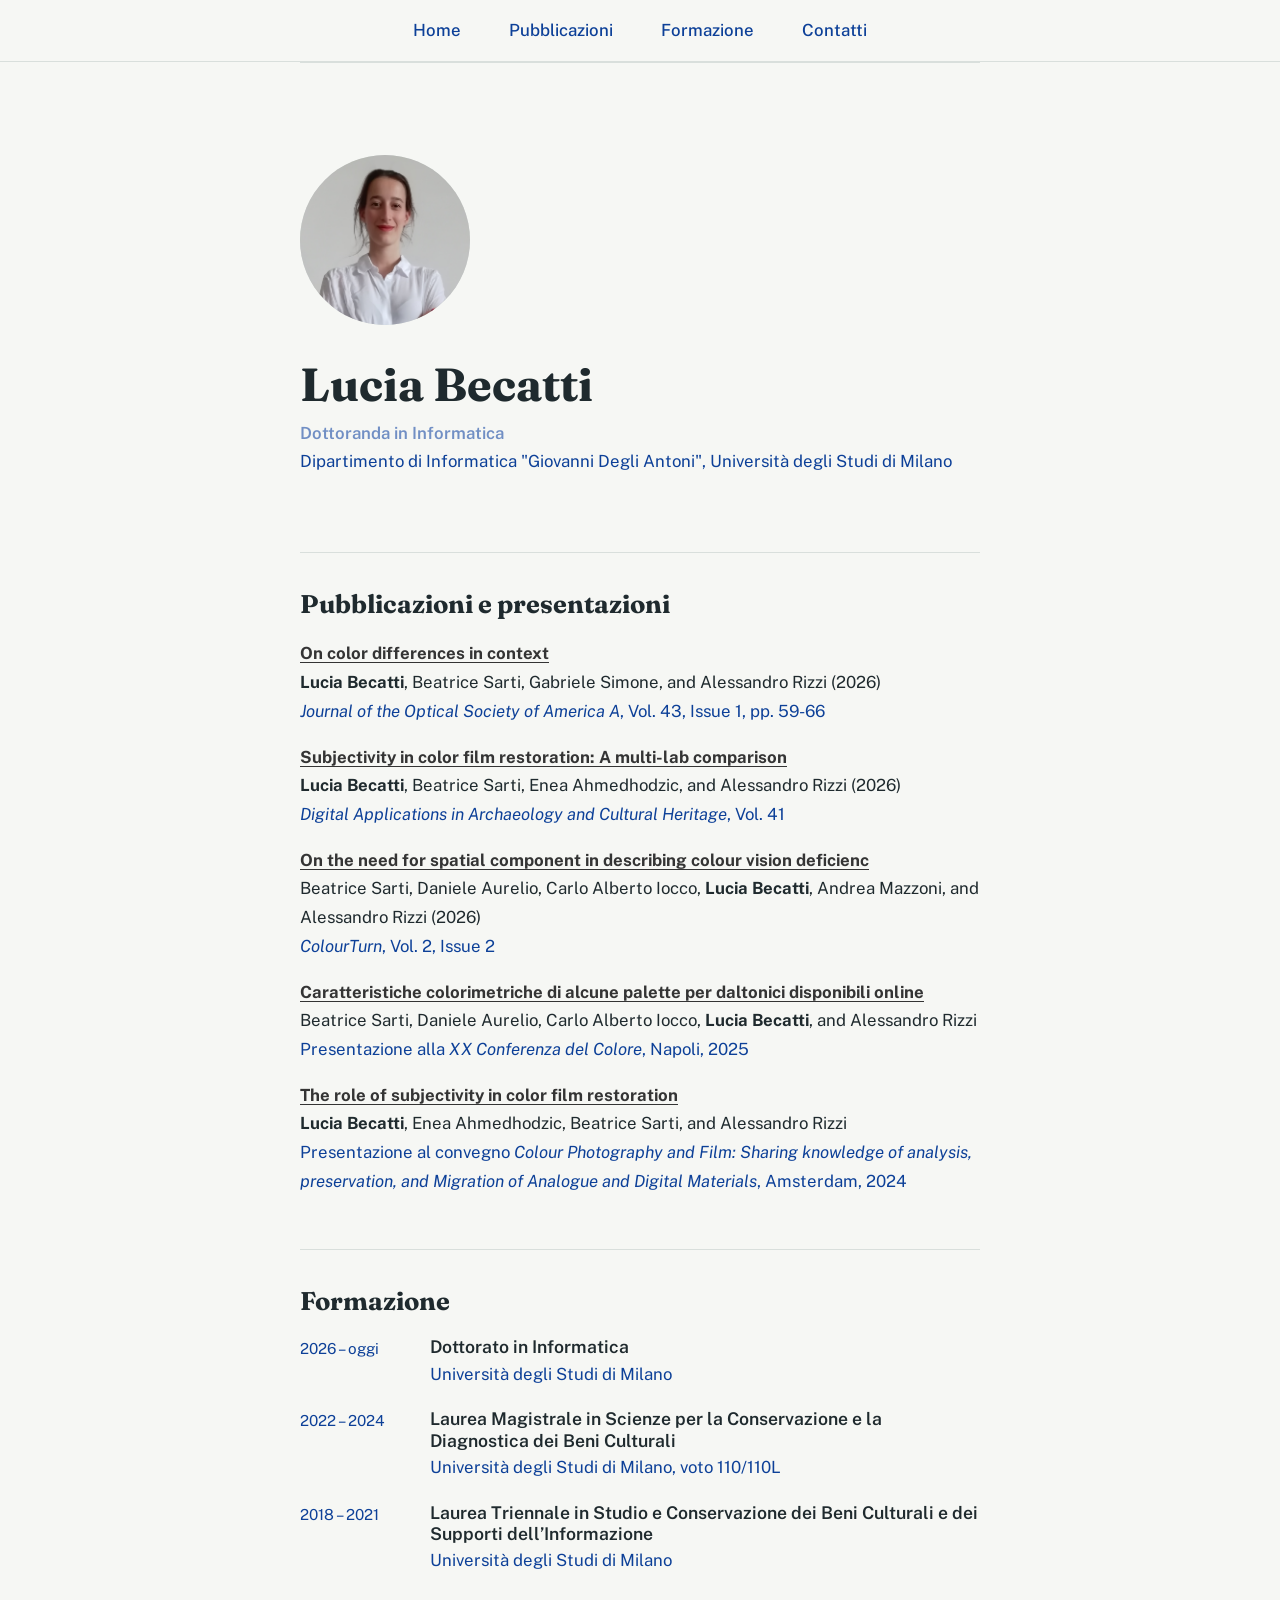
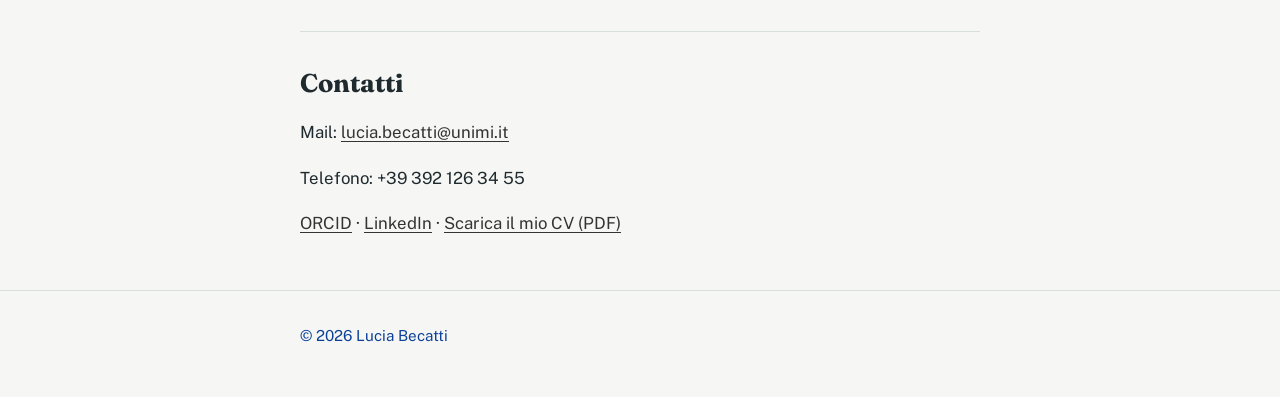
==== index.html @ 1530e39f "First Upload Base del sito, con l'essenziale" ====
<!DOCTYPE html>
<html lang="it">
<head>
<meta charset="UTF-8">
<meta name="viewport" content="width=device-width, initial-scale=1">
<title>Lucia Becatti</title>
<meta name="description" content="Sito personale di Nome Cognome, dottoranda in [Disciplina] presso [Università].">

<!-- Font da Google Fonts: puoi cambiarli scegliendone altri su fonts.google.com -->
<link rel="preconnect" href="https://fonts.googleapis.com">
<link href="https://fonts.googleapis.com/css2?family=Fraunces:opsz,wght@9..144,500;9..144,700&family=Public+Sans:wght@400;500;600&display=swap" rel="stylesheet">


<link rel="stylesheet" type="text/css" href="./style.css">  

</head>

<body>

<!-- =====================================================
     MENU: i link puntano alle sezioni tramite il loro id.
     Se elimini una sezione, elimina anche il suo link qui.
     ===================================================== -->
<header>
  <div class="contenitore">
    <nav>      
      <a href="#home">Home</a>
<!--       <a href="#chi-sono">Chi sono</a>
      <a href="#ricerca">Ricerca</a> -->
      <a href="#pubblicazioni">Pubblicazioni</a>
      <a href="#formazione">Formazione</a>
      <a href="#contatti">Contatti</a>
    </nav>
  </div>
</header>

<main class="contenitore">

  <!-- PRESENTAZIONE -->
  <section id="home">
    <div class="intro" id="chi-sono">
      <img src="photo.png" alt="Foto di Lucia Becatti">
      <div>
        <h1>Lucia Becatti</h1>
        <p class="ruolo">Dottoranda in Informatica</p>
        <p class="affiliazione">Dipartimento di Informatica "Giovanni Degli Antoni", Università degli Studi di Milano</p>
      </div>
    </div>
  </section>

<!--   <section>
    <h2>Chi sono</h2>
    <p>Sono dottoranda del XLII ciclo in informatica presso l'Università degli Studi
      di Milano, sotto la supervisione del Prof. Alessandro Rizzi nel laboratorio MIPS.
      Mi occupo di colorimetria, con un interesse particolare sul daltonismo.</p>
    <p>Prima del dottorato ho studiato diagnostica dei beni culturali, sempre a Milano.</p>
  </section> -->

  <!-- RICERCA -->
<!--   <section id="ricerca">
    <h2>Ricerca</h2>
    <p>Il mio progetto di dottorato, intitolato <em>"[Titolo della tesi]"</em>, indaga [domanda di ricerca in due frasi semplici,
      comprensibili anche a chi non è del settore].</p> -->
    <!-- Aggiungi o togli <li> a piacere -->
<!--     <ul class="tag-lista">
      <li>Colore</li>
      <li>Daltonismo</li>
      <li>Parola chiave 3</li>
    </ul>
  </section> -->

  <!-- PUBBLICAZIONI: copia un blocco <li>...</li> per ogni lavoro -->
  <section id="pubblicazioni">
    <h2>Pubblicazioni e presentazioni</h2>
    <ul class="pubblicazioni">
      <li>
        <a href="https://doi.org/10.1364/JOSAA.580640"><strong>On color differences in context</strong></a><br>
        <span class="mіо-nome">Lucia Becatti</span>, Beatrice Sarti, Gabriele Simone, and Alessandro Rizzi (2026)<br>
        <span class="rivista"><em>Journal of the Optical Society of America A</em>, Vol. 43, Issue 1, pp. 59-66</span><br>
        
      </li>
      <li>
        <a href="https://doi.org/10.1016/j.daach.2026.e00538"><strong>Subjectivity in color film restoration: A multi-lab comparison</strong></a><br>
        <span class="mіо-nome">Lucia Becatti</span>, Beatrice Sarti, Enea Ahmedhodzic, and Alessandro Rizzi (2026)<br>
        <span class="rivista"><em>Digital Applications in Archaeology and Cultural Heritage</em>, Vol. 41</span><br>
      </li>
      <li>
        <a href="http://dx.doi.org/https://doi.org/10.25538/tct.v2i2.8819"><strong>On the need for spatial component in describing colour vision deficienc</strong></a><br>
        Beatrice Sarti, Daniele Aurelio, Carlo Alberto Iocco, <span class="mіо-nome">Lucia Becatti</span>, Andrea Mazzoni, and Alessandro Rizzi (2026)<br>
        <span class="rivista"><em>ColourTurn</em>, Vol. 2, Issue 2</span><br>
      </li>
      <li>
        <a href="https://doi.org/10.23738/RCASB.017"><strong>Caratteristiche colorimetriche di alcune palette per daltonici disponibili online</strong></a><br>
        Beatrice Sarti, Daniele Aurelio, Carlo Alberto Iocco, <span class="mіо-nome">Lucia Becatti</span>, and Alessandro Rizzi<br>
        <span class="rivista">Presentazione alla <em>XX Conferenza del Colore</em>, Napoli, 2025</span>
      </li>
      <li>
        <a href="https://doi.org/10.23738/RCASB.013"><strong>The role of subjectivity in color film restoration</strong></a><br>
        <span class="mіо-nome">Lucia Becatti</span>, Enea Ahmedhodzic, Beatrice Sarti, and Alessandro Rizzi<br>
        <span class="rivista">Presentazione al convegno <em>Colour Photography and Film: Sharing knowledge of analysis,
          preservation, and Migration of Analogue and Digital Materials</em>, Amsterdam, 2024</span>
      </li>
    </ul>
  </section>

  <!-- FORMAZIONE: copia un blocco <div class="voce"> per ogni tappa -->
  <section id="formazione">
    <h2>Formazione</h2>
    <div class="voce">
      <div class="data">2026 – oggi</div>
      <div><h3>Dottorato in Informatica</h3>
        <p>Università degli Studi di Milano</p></div>
    </div>
    <div class="voce">
      <div class="data">2022 – 2024</div>
      <div><h3>Laurea Magistrale in Scienze per la Conservazione e la Diagnostica dei Beni Culturali</h3>
        <p>Università degli Studi di Milano, voto 110/110L</p></div>
    </div>
    <div class="voce">
      <div class="data">2018 – 2021</div>
      <div><h3>Laurea Triennale in Studio e Conservazione dei Beni Culturali e dei Supporti dell’Informazione</h3>
        <p>Università degli Studi di Milano</p></div>
    </div>
  </section>

  <!-- CONTATTI -->
  <section id="contatti">
    <h2>Contatti</h2>
    <p>Mail: <a href="mailto:lucia.becatti@unimi.it">lucia.becatti@unimi.it</a></p>
    <p>Telefono: +39 392 126 34 55</p>
    <p>
      <!-- <a href="https://scholar.google.com/">Google Scholar</a> · -->
      <a href="https://orcid.org/0009-0009-1295-311X">ORCID</a> ·
      <a href="https://www.linkedin.com/in/lucia-becatti-it/">LinkedIn</a> ·
      <a href="cv.pdf">Scarica il mio CV (PDF)</a>
    </p>
  </section>

</main>

<footer>
  <div class="contenitore">© 2026 Lucia Becatti</div>
</footer>

</body>
</html>
---- style.css ----
/* =====================================================
   1. PERSONALIZZA QUI: colori, font, larghezza
   Cambia solo questi valori e tutto il sito si aggiorna
   ===================================================== */
:root {
  --sfondo: #f6f7f4;        /* colore di fondo della pagina */
  --testo: #1f2a2e;         /* colore del testo */
  --testo-secondario: #0d4098;
  --accento: #718fc4;       /* colore di link e titoli in evidenza */
  --linea: #d9dfdc;         /* colore delle linee di separazione */
  --link: #343434;
  --font-titoli: "Fraunces", Georgia, serif;
  --font-testo: "Public Sans", Arial, sans-serif;
  --larghezza: 720px;       /* larghezza della colonna di testo */
}

/* Tema scuro automatico (se il dispositivo lo usa). Puoi cancellare questo blocco se non lo vuoi */
@media (prefers-color-scheme: dark) {
  :root {
    --sfondo: #151b1d; --testo: #e8ecea; --testo-secondario: #afc8f4;
    --accento: #5478b5; --linea: #2c383b; --link: #a7a7a7;
  }
}

/* =====================================================
   2. STILE GENERALE (di solito non serve toccarlo)
   ===================================================== */
* { box-sizing: border-box; }
html { scroll-behavior: smooth; }
body {
  margin: 0; background: var(--sfondo); color: var(--testo);
  font-family: var(--font-testo); font-size: 1.05rem; line-height: 1.7;
}
.contenitore { max-width: var(--larghezza); margin: 0 auto; padding: 0 1.25rem; }
a { color: var(--link); text-underline-offset: 3px; }
a:focus-visible { outline: 3px solid var(--accento); outline-offset: 2px; }
h1, h2, h3 { font-family: var(--font-titoli); line-height: 1.2; margin: 0; }
h2 { font-size: 1.6rem; margin-bottom: 1.25rem; }
h3 { font-size: 1.1rem; font-family: var(--font-testo); font-weight: 600; }

/* Menu in alto */
header { border-bottom: 1px solid var(--linea); }
nav { display: flex; flex-wrap: wrap; gap: 0.5rem 3rem; padding: 1rem 0; font-weight: 500; justify-content: center;}
nav a { text-decoration: none; color: var(--testo-secondario); }
nav a:hover { color: var(--accento); }

/* Presentazione iniziale */
.intro { display: flex; gap: 2rem; align-items: center; padding: 3.5rem 0 2.5rem; flex-wrap: wrap; }
.intro img { width: 170px; height: 170px; object-fit: cover; border-radius: 50%; background: var(--linea); }
.intro h1 { font-size: clamp(2rem, 6vw, 2.9rem); }
.ruolo { color: var(--accento); font-weight: 600; margin: .4rem 0 0; }
.affiliazione { color: var(--testo-secondario); margin: 0; }

section { padding: 2.25rem 0; border-top: 1px solid var(--linea); }

/* Liste con date (formazione, esperienze) */
.voce { display: grid; grid-template-columns: 110px 1fr; gap: .25rem 1.25rem; margin-bottom: 1.25rem; }
.voce .data { color: var(--testo-secondario); font-size: .95rem; }
.voce p { margin: .15rem 0 0; color: var(--testo-secondario); }
@media (max-width: 560px) { .voce { grid-template-columns: 1fr; } }

/* Pubblicazioni */
.pubblicazioni { list-style: none; padding: 0; margin: 0; }
.pubblicazioni li { margin-bottom: 1.1rem; }
.pubblicazioni .rivista { color: var(--testo-secondario); }
.mіо-nome {font-weight: bold; ;}

/* Etichette per gli interessi di ricerca */
.tag-lista { display: flex; flex-wrap: wrap; gap: .5rem; padding: 0; list-style: none; margin: 1rem 0 0; }
.tag-lista li { border: 1px solid var(--accento); color: var(--accento); border-radius: 999px; padding: .1rem .8rem; font-size: .95rem; }

footer { padding: 2rem 0 3rem; border-top: 1px solid var(--linea); color: var(--testo-secondario); font-size: .95rem; }
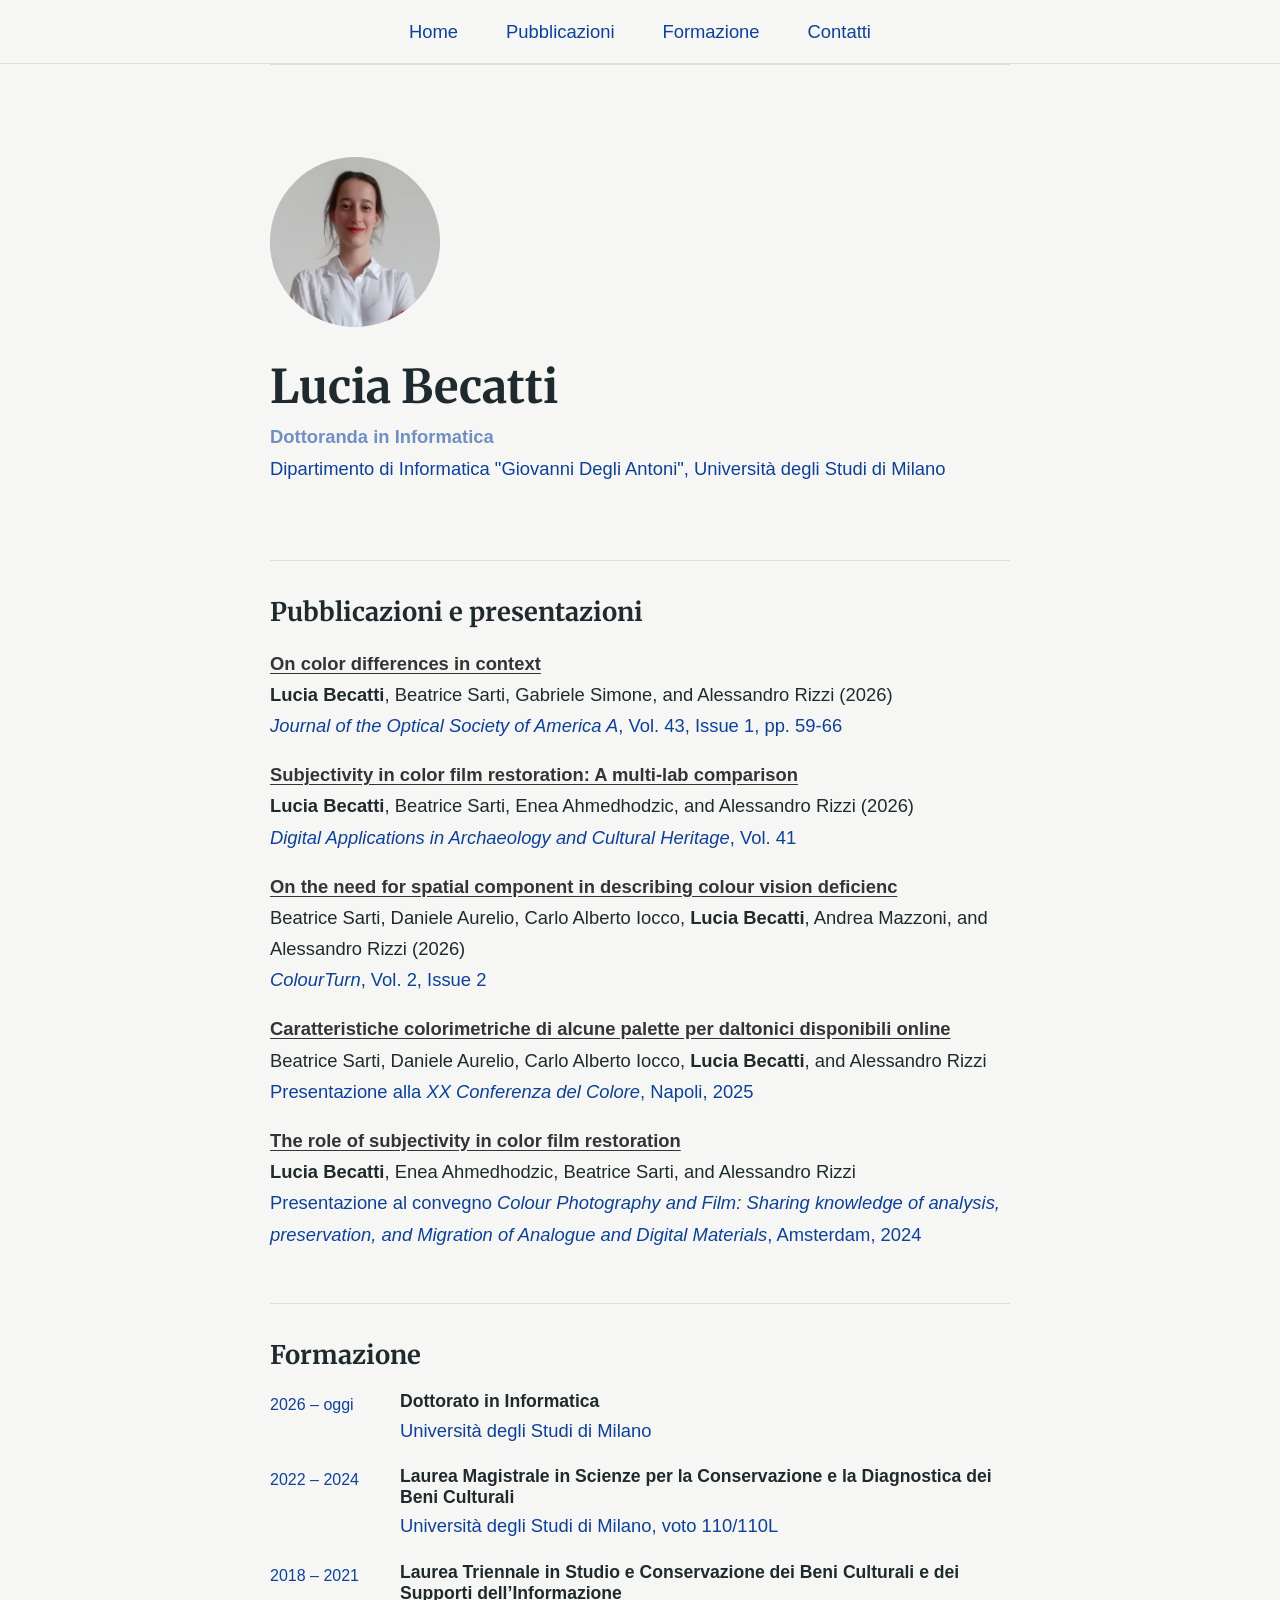
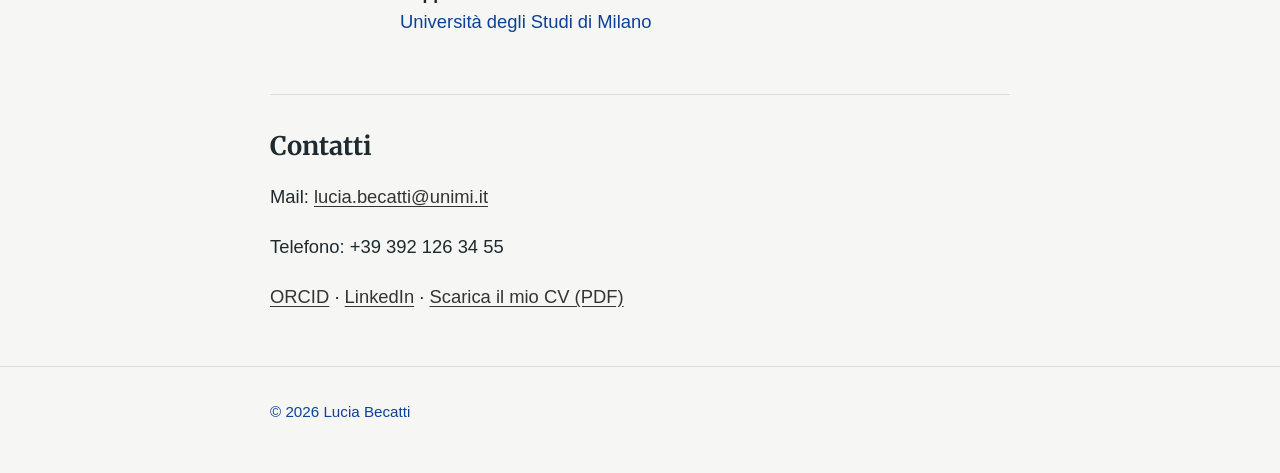
==== commit 56530627: "Update font Aggiunti font di backup se quelli scelti non sono visibili" ====
--- a/index.html
+++ b/index.html
@@ -10,6 +10,9 @@
 <link rel="preconnect" href="https://fonts.googleapis.com">
 <link href="https://fonts.googleapis.com/css2?family=Fraunces:opsz,wght@9..144,500;9..144,700&family=Public+Sans:wght@400;500;600&display=swap" rel="stylesheet">
 
+<link rel="preconnect" href="https://fonts.googleapis.com">
+<link rel="preconnect" href="https://fonts.gstatic.com" crossorigin>
+<link href="https://fonts.googleapis.com/css2?family=Merriweather:ital,wght@0,300;0,400;0,700;1,300&display=swap" rel="stylesheet">
 
 <link rel="stylesheet" type="text/css" href="./style.css">  
 
--- a/style.css
+++ b/style.css
@@ -9,9 +9,9 @@
   --accento: #718fc4;       /* colore di link e titoli in evidenza */
   --linea: #d9dfdc;         /* colore delle linee di separazione */
   --link: #343434;
-  --font-titoli: "Fraunces", Georgia, serif;
-  --font-testo: "Public Sans", Arial, sans-serif;
-  --larghezza: 720px;       /* larghezza della colonna di testo */
+  --font-titoli: "Merriweather", Georgia, serif;
+  --font-testo: "Candara", Calibri, Segoe UI, Roboto, sans-serif;
+  --larghezza: 780px;       /* larghezza della colonna di testo */
 }
 
 /* Tema scuro automatico (se il dispositivo lo usa). Puoi cancellare questo blocco se non lo vuoi */
@@ -29,7 +29,7 @@
 html { scroll-behavior: smooth; }
 body {
   margin: 0; background: var(--sfondo); color: var(--testo);
-  font-family: var(--font-testo); font-size: 1.05rem; line-height: 1.7;
+  font-family: var(--font-testo); font-size: 1.15rem; line-height: 1.7;
 }
 .contenitore { max-width: var(--larghezza); margin: 0 auto; padding: 0 1.25rem; }
 a { color: var(--link); text-underline-offset: 3px; }
@@ -55,7 +55,7 @@
 
 /* Liste con date (formazione, esperienze) */
 .voce { display: grid; grid-template-columns: 110px 1fr; gap: .25rem 1.25rem; margin-bottom: 1.25rem; }
-.voce .data { color: var(--testo-secondario); font-size: .95rem; }
+.voce .data { color: var(--testo-secondario); font-size: 1rem; }
 .voce p { margin: .15rem 0 0; color: var(--testo-secondario); }
 @media (max-width: 560px) { .voce { grid-template-columns: 1fr; } }
 
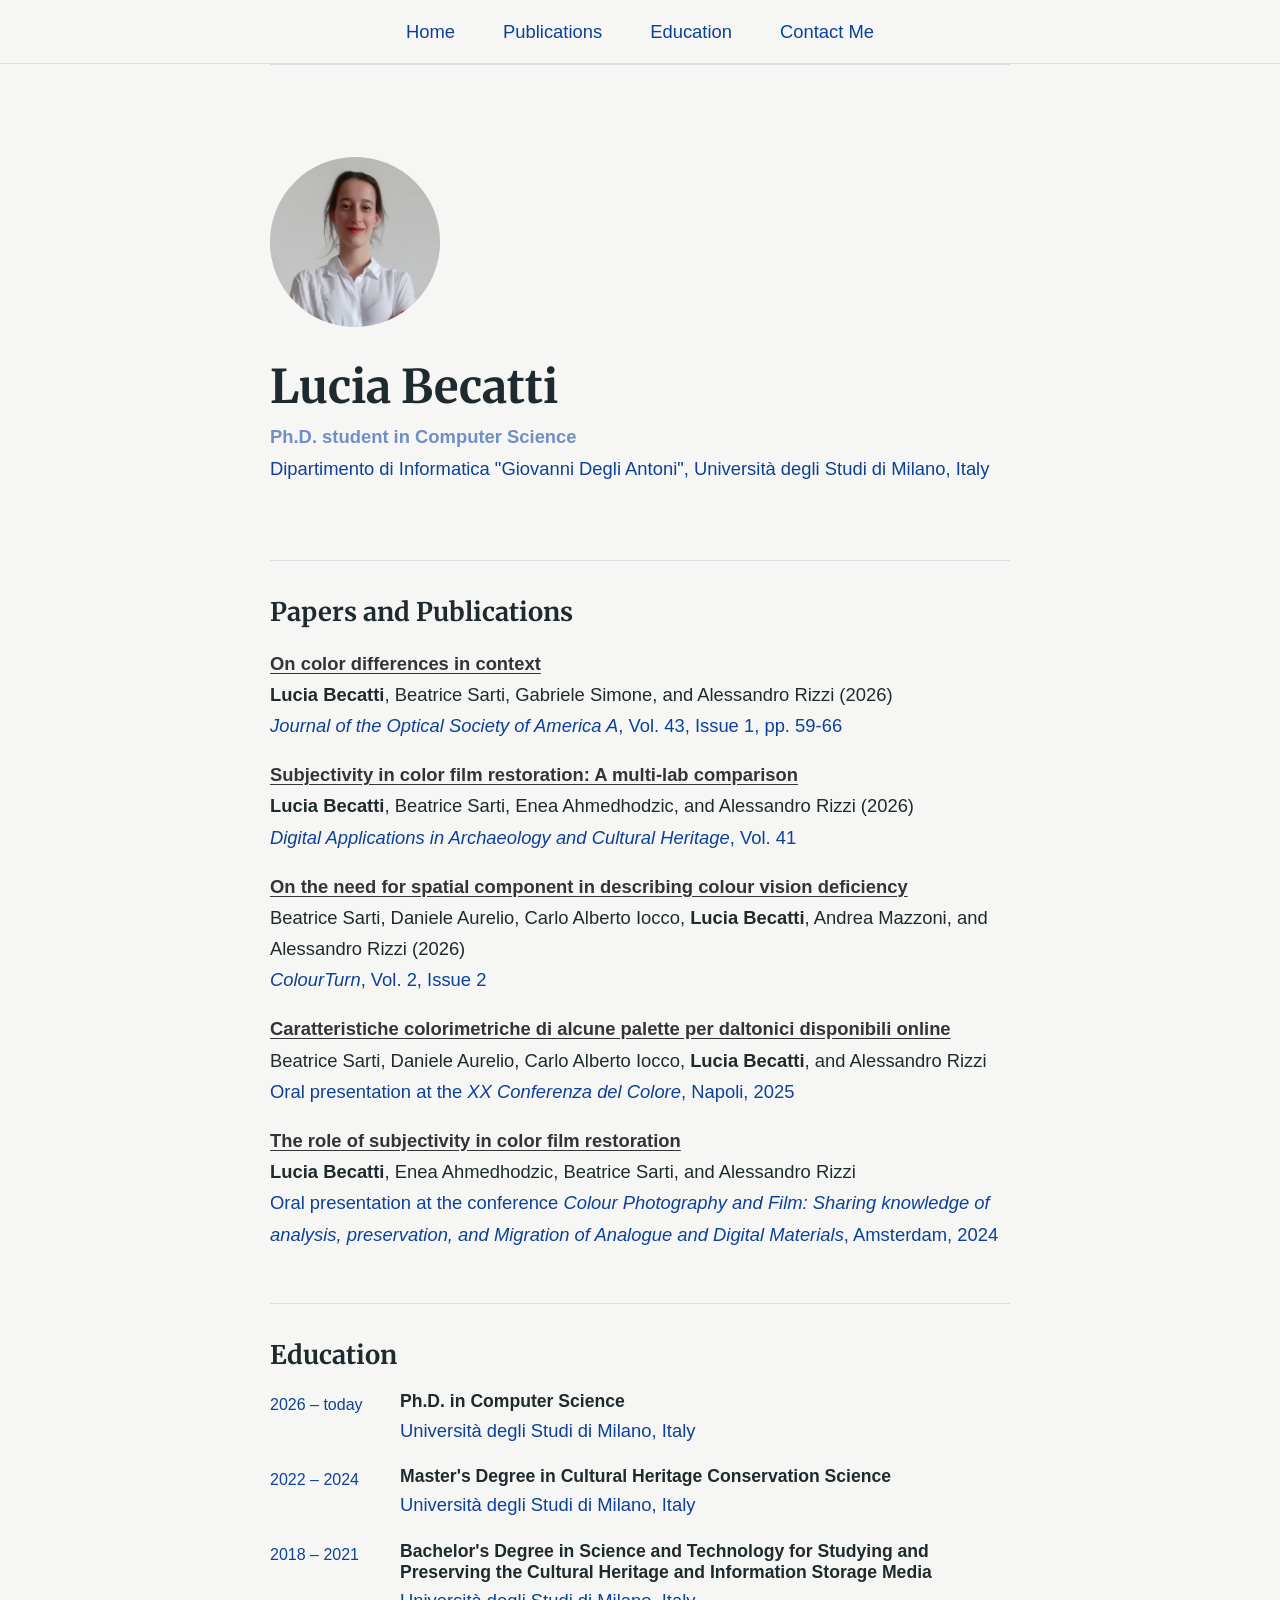
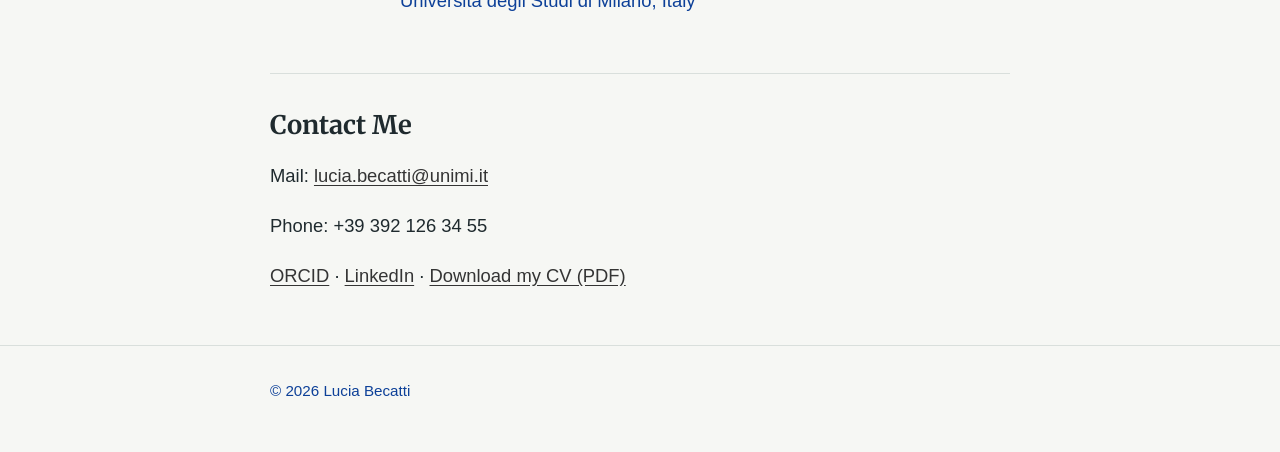
==== commit 12f24821: "English version" ====
--- a/index.html
+++ b/index.html
@@ -30,9 +30,9 @@
       <a href="#home">Home</a>
 <!--       <a href="#chi-sono">Chi sono</a>
       <a href="#ricerca">Ricerca</a> -->
-      <a href="#pubblicazioni">Pubblicazioni</a>
-      <a href="#formazione">Formazione</a>
-      <a href="#contatti">Contatti</a>
+      <a href="#pubblicazioni">Publications</a>
+      <a href="#formazione">Education</a>
+      <a href="#contatti">Contact Me</a>
     </nav>
   </div>
 </header>
@@ -45,8 +45,8 @@
       <img src="photo.png" alt="Foto di Lucia Becatti">
       <div>
         <h1>Lucia Becatti</h1>
-        <p class="ruolo">Dottoranda in Informatica</p>
-        <p class="affiliazione">Dipartimento di Informatica "Giovanni Degli Antoni", Università degli Studi di Milano</p>
+        <p class="ruolo">Ph.D. student in Computer Science</p>
+        <p class="affiliazione">Dipartimento di Informatica "Giovanni Degli Antoni", Università degli Studi di Milano, Italy</p>
       </div>
     </div>
   </section>
@@ -74,7 +74,7 @@
 
   <!-- PUBBLICAZIONI: copia un blocco <li>...</li> per ogni lavoro -->
   <section id="pubblicazioni">
-    <h2>Pubblicazioni e presentazioni</h2>
+    <h2>Papers and Publications</h2>
     <ul class="pubblicazioni">
       <li>
         <a href="https://doi.org/10.1364/JOSAA.580640"><strong>On color differences in context</strong></a><br>
@@ -88,19 +88,19 @@
         <span class="rivista"><em>Digital Applications in Archaeology and Cultural Heritage</em>, Vol. 41</span><br>
       </li>
       <li>
-        <a href="http://dx.doi.org/https://doi.org/10.25538/tct.v2i2.8819"><strong>On the need for spatial component in describing colour vision deficienc</strong></a><br>
+        <a href="http://dx.doi.org/https://doi.org/10.25538/tct.v2i2.8819"><strong>On the need for spatial component in describing colour vision deficiency</strong></a><br>
         Beatrice Sarti, Daniele Aurelio, Carlo Alberto Iocco, <span class="mіо-nome">Lucia Becatti</span>, Andrea Mazzoni, and Alessandro Rizzi (2026)<br>
         <span class="rivista"><em>ColourTurn</em>, Vol. 2, Issue 2</span><br>
       </li>
       <li>
         <a href="https://doi.org/10.23738/RCASB.017"><strong>Caratteristiche colorimetriche di alcune palette per daltonici disponibili online</strong></a><br>
         Beatrice Sarti, Daniele Aurelio, Carlo Alberto Iocco, <span class="mіо-nome">Lucia Becatti</span>, and Alessandro Rizzi<br>
-        <span class="rivista">Presentazione alla <em>XX Conferenza del Colore</em>, Napoli, 2025</span>
+        <span class="rivista">Oral presentation at the <em>XX Conferenza del Colore</em>, Napoli, 2025</span>
       </li>
       <li>
         <a href="https://doi.org/10.23738/RCASB.013"><strong>The role of subjectivity in color film restoration</strong></a><br>
         <span class="mіо-nome">Lucia Becatti</span>, Enea Ahmedhodzic, Beatrice Sarti, and Alessandro Rizzi<br>
-        <span class="rivista">Presentazione al convegno <em>Colour Photography and Film: Sharing knowledge of analysis,
+        <span class="rivista">Oral presentation at the conference <em>Colour Photography and Film: Sharing knowledge of analysis,
           preservation, and Migration of Analogue and Digital Materials</em>, Amsterdam, 2024</span>
       </li>
     </ul>
@@ -108,34 +108,34 @@
 
   <!-- FORMAZIONE: copia un blocco <div class="voce"> per ogni tappa -->
   <section id="formazione">
-    <h2>Formazione</h2>
+    <h2>Education</h2>
     <div class="voce">
-      <div class="data">2026 – oggi</div>
-      <div><h3>Dottorato in Informatica</h3>
-        <p>Università degli Studi di Milano</p></div>
+      <div class="data">2026 – today</div>
+      <div><h3>Ph.D. in Computer Science</h3>
+        <p>Università degli Studi di Milano, Italy</p></div>
     </div>
     <div class="voce">
       <div class="data">2022 – 2024</div>
-      <div><h3>Laurea Magistrale in Scienze per la Conservazione e la Diagnostica dei Beni Culturali</h3>
-        <p>Università degli Studi di Milano, voto 110/110L</p></div>
+      <div><h3>Master's Degree in Cultural Heritage Conservation Science</h3>
+        <p>Università degli Studi di Milano, Italy</p></div>
     </div>
     <div class="voce">
       <div class="data">2018 – 2021</div>
-      <div><h3>Laurea Triennale in Studio e Conservazione dei Beni Culturali e dei Supporti dell’Informazione</h3>
-        <p>Università degli Studi di Milano</p></div>
+      <div><h3>Bachelor's Degree in Science and Technology for Studying and Preserving the Cultural Heritage and Information Storage Media</h3>
+        <p>Università degli Studi di Milano, Italy</p></div>
     </div>
   </section>
 
   <!-- CONTATTI -->
   <section id="contatti">
-    <h2>Contatti</h2>
+    <h2>Contact Me</h2>
     <p>Mail: <a href="mailto:lucia.becatti@unimi.it">lucia.becatti@unimi.it</a></p>
-    <p>Telefono: +39 392 126 34 55</p>
+    <p>Phone: +39 392 126 34 55</p>
     <p>
       <!-- <a href="https://scholar.google.com/">Google Scholar</a> · -->
       <a href="https://orcid.org/0009-0009-1295-311X">ORCID</a> ·
       <a href="https://www.linkedin.com/in/lucia-becatti-it/">LinkedIn</a> ·
-      <a href="cv.pdf">Scarica il mio CV (PDF)</a>
+      <a href="cv.pdf">Download my CV (PDF)</a>
     </p>
   </section>
 
